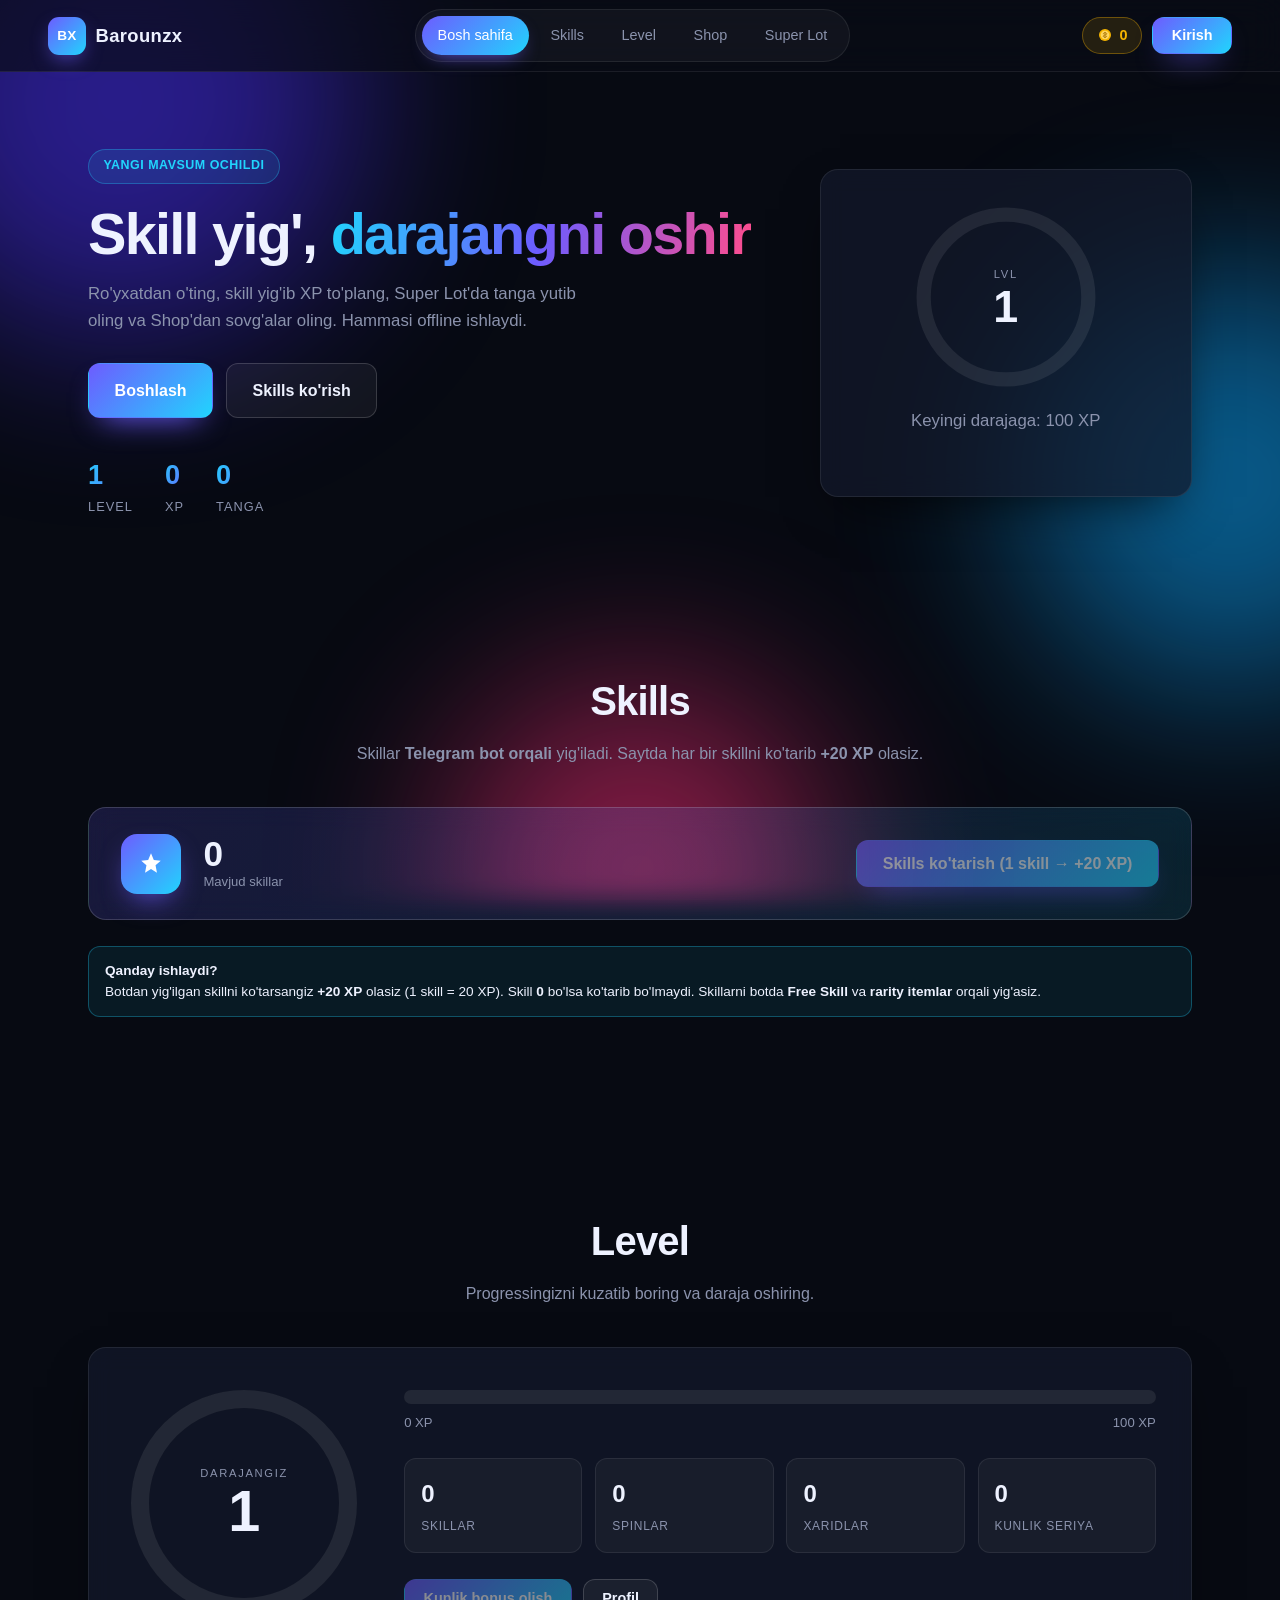
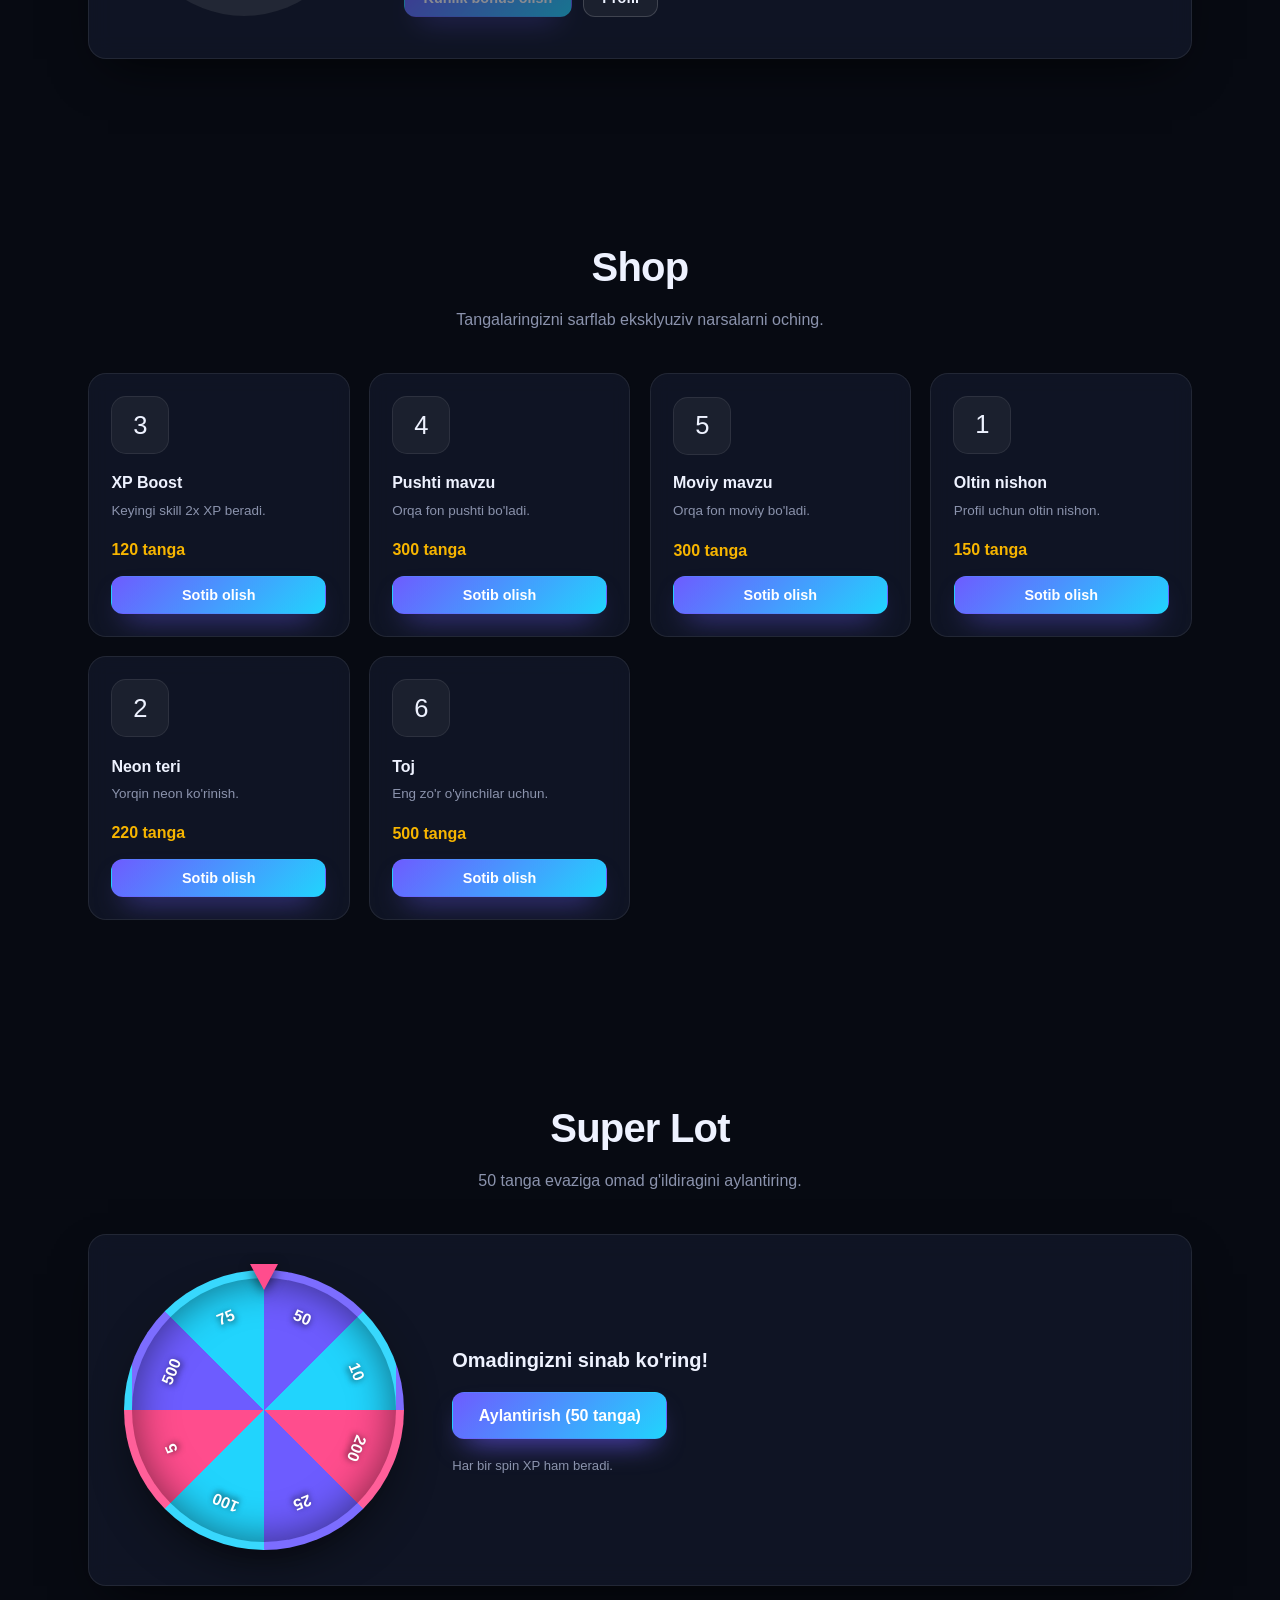
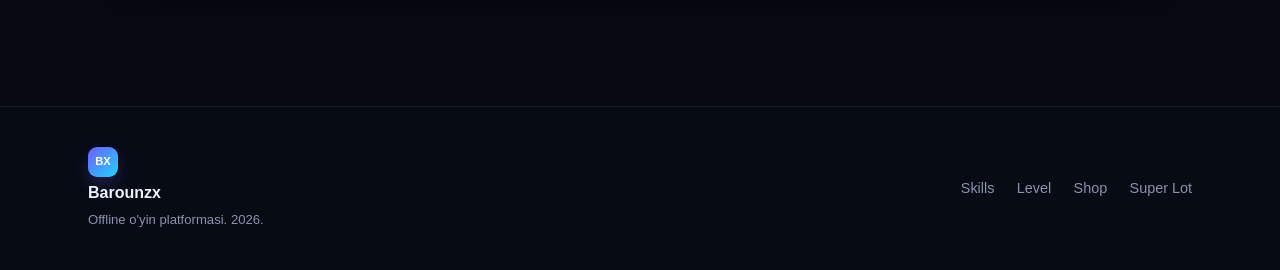
==== sayt/index.html @ cdaa2f2e "Barounzx: game website + Telegram bot (aiogram 3) - sayt/: offline o'yin sayti (auth, level, shop, s" ====
<!DOCTYPE html>
<html lang="uz">
<head>
    <meta charset="UTF-8">
    <meta name="viewport" content="width=device-width, initial-scale=1.0">
    <meta name="description" content="Barounzx - o'yin platformasi. Skills, Level, Shop va Super Lot.">
    <title>Barounzx | Game Platform</title>
    <link rel="stylesheet" href="style.css">
</head>
<body>
    <div class="bg-orbs" aria-hidden="true">
        <span class="orb orb-1"></span>
        <span class="orb orb-2"></span>
        <span class="orb orb-3"></span>
    </div>

    <header class="header" id="header">
        <a class="logo" href="#home">
            <span class="logo-mark">BX</span>
            <span class="logo-text">Barounzx</span>
        </a>

        <nav class="nav" id="nav">
            <a href="#home" class="nav-link active">Bosh sahifa</a>
            <a href="#skills" class="nav-link">Skills</a>
            <a href="#level" class="nav-link">Level</a>
            <a href="#shop" class="nav-link">Shop</a>
            <a href="#lot" class="nav-link">Super Lot</a>
        </nav>

        <div class="user-area">
            <div class="coin-pill" title="Tangalaringiz">
                <svg viewBox="0 0 24 24" width="16" height="16" aria-hidden="true"><circle cx="12" cy="12" r="9" fill="#f7b500"/><circle cx="12" cy="12" r="6.5" fill="#ffd75e"/><path d="M12 8v8M9.5 10.2c0-1.1 1.1-1.7 2.5-1.7s2.5.6 2.5 1.7-1.1 1.5-2.5 1.8-2.5.7-2.5 1.8 1.1 1.7 2.5 1.7 2.5-.6 2.5-1.7" stroke="#a06b00" stroke-width="1.2" fill="none" stroke-linecap="round"/></svg>
                <span id="coinCount">0</span>
            </div>
            <button class="btn btn-primary" id="openLogin">Kirish</button>
            <button class="user-chip hidden" id="userChip" title="Profil">
                <span class="avatar" id="avatar">?</span>
                <span id="userName">Mehmon</span>
            </button>
            <button class="hamburger" id="hamburger" aria-label="Menyu">
                <span></span><span></span><span></span>
            </button>
        </div>
    </header>

    <main>
        <section class="hero" id="home">
            <div class="hero-content reveal">
                <span class="badge">Yangi mavsum ochildi</span>
                <h1>Skill yig', <span class="grad">darajangni oshir</span></h1>
                <p>Ro'yxatdan o'ting, skill yig'ib XP to'plang, Super Lot'da tanga yutib oling va Shop'dan sovg'alar oling. Hammasi offline ishlaydi.</p>
                <div class="hero-actions">
                    <button class="btn btn-primary btn-lg" id="heroStart">Boshlash</button>
                    <a class="btn btn-ghost btn-lg" href="#skills">Skills ko'rish</a>
                </div>
                <div class="hero-stats">
                    <div><strong id="heroLevel">1</strong><span>Level</span></div>
                    <div><strong id="heroXp">0</strong><span>XP</span></div>
                    <div><strong id="heroCoins">0</strong><span>Tanga</span></div>
                </div>
            </div>
            <div class="hero-card reveal">
                <div class="level-ring" id="heroRing">
                    <svg viewBox="0 0 120 120">
                        <circle class="ring-bg" cx="60" cy="60" r="52"></circle>
                        <circle class="ring-fill" id="heroRingFill" cx="60" cy="60" r="52"></circle>
                    </svg>
                    <div class="ring-center">
                        <small>LVL</small>
                        <strong id="heroRingLevel">1</strong>
                    </div>
                </div>
                <p class="muted">Keyingi darajaga: <span id="heroNextXp">100 XP</span></p>
            </div>
        </section>

        <section class="section" id="skills">
            <div class="section-head reveal">
                <h2>Skills</h2>
                <p class="muted">Skillar <strong>Telegram bot orqali</strong> yig'iladi. Saytda har bir skillni ko'tarib <strong>+20 XP</strong> olasiz.</p>
            </div>

            <div class="skill-summary reveal">
                <div class="skill-summary-icon">
                    <svg viewBox="0 0 24 24" width="26" height="26" aria-hidden="true"><path d="M12 2l2.6 6.2L21 9l-4.8 4.2L17.5 20 12 16.6 6.5 20l1.3-6.8L3 9l6.4-.8z" fill="currentColor"/></svg>
                </div>
                <div>
                    <div class="skill-total" id="skillTotal">0</div>
                    <div class="muted small">Mavjud skillar</div>
                </div>
                <button class="btn btn-primary btn-lg" id="raiseSkill">Skills ko'tarish (1 skill &rarr; +20 XP)</button>
            </div>

            <div class="info-box reveal">
                <strong>Qanday ishlaydi?</strong><br>
                Botdan yig'ilgan skillni ko'tarsangiz <b>+20 XP</b> olasiz (1 skill = 20 XP).
                Skill <b>0</b> bo'lsa ko'tarib bo'lmaydi. Skillarni botda <b>Free Skill</b> va <b>rarity itemlar</b> orqali yig'asiz.
            </div>
        </section>

        <section class="section" id="level">
            <div class="section-head reveal">
                <h2>Level</h2>
                <p class="muted">Progressingizni kuzatib boring va daraja oshiring.</p>
            </div>
            <div class="level-panel reveal">
                <div class="level-visual">
                    <div class="level-ring big">
                        <svg viewBox="0 0 120 120">
                            <circle class="ring-bg" cx="60" cy="60" r="52"></circle>
                            <circle class="ring-fill" id="levelRingFill" cx="60" cy="60" r="52"></circle>
                        </svg>
                        <div class="ring-center">
                            <small>DARAJANGIZ</small>
                            <strong id="levelRingLevel">1</strong>
                        </div>
                    </div>
                </div>
                <div class="level-info">
                    <div class="xp-bar-wrap">
                        <div class="xp-bar"><span id="xpBarFill"></span></div>
                        <div class="xp-labels">
                            <span id="xpCurrent">0 XP</span>
                            <span id="xpNeeded">100 XP</span>
                        </div>
                    </div>
                    <div class="stat-grid">
                        <div class="stat-card"><span class="stat-value" id="statSkills">0</span><span class="stat-label">Skillar</span></div>
                        <div class="stat-card"><span class="stat-value" id="statSpins">0</span><span class="stat-label">Spinlar</span></div>
                        <div class="stat-card"><span class="stat-value" id="statBuys">0</span><span class="stat-label">Xaridlar</span></div>
                        <div class="stat-card"><span class="stat-value" id="statStreak">0</span><span class="stat-label">Kunlik seriya</span></div>
                    </div>
                    <div class="level-actions">
                        <button class="btn btn-primary" id="dailyBonus">Kunlik bonus olish</button>
                        <button class="btn btn-ghost" id="openProfile">Profil</button>
                    </div>
                </div>
            </div>
        </section>

        <section class="section" id="shop">
            <div class="section-head reveal">
                <h2>Shop</h2>
                <p class="muted">Tangalaringizni sarflab eksklyuziv narsalarni oching.</p>
            </div>
            <div class="grid shop-grid" id="shopGrid"></div>
        </section>

        <section class="section" id="lot">
            <div class="section-head reveal">
                <h2>Super Lot</h2>
                <p class="muted">50 tanga evaziga omad g'ildiragini aylantiring.</p>
            </div>
            <div class="lot-panel reveal">
                <div class="wheel-wrap">
                    <div class="wheel-pointer"></div>
                    <div class="wheel" id="wheel">
                        <div class="wheel-label" style="--i:0">50</div>
                        <div class="wheel-label" style="--i:1">10</div>
                        <div class="wheel-label" style="--i:2">200</div>
                        <div class="wheel-label" style="--i:3">25</div>
                        <div class="wheel-label" style="--i:4">100</div>
                        <div class="wheel-label" style="--i:5">5</div>
                        <div class="wheel-label" style="--i:6">500</div>
                        <div class="wheel-label" style="--i:7">75</div>
                    </div>
                </div>
                <div class="lot-info">
                    <p id="lotResult" class="lot-result">Omadingizni sinab ko'ring!</p>
                    <button class="btn btn-primary btn-lg" id="spinBtn">Aylantirish (50 tanga)</button>
                    <p class="muted small">Har bir spin XP ham beradi.</p>
                </div>
            </div>
        </section>
    </main>

    <footer class="footer">
        <div class="footer-inner">
            <div>
                <span class="logo-mark small">BX</span>
                <strong>Barounzx</strong>
                <p class="muted small">Offline o'yin platformasi. 2026.</p>
            </div>
            <div class="footer-links">
                <a href="#skills">Skills</a>
                <a href="#level">Level</a>
                <a href="#shop">Shop</a>
                <a href="#lot">Super Lot</a>
            </div>
        </div>
    </footer>

    <div class="modal" id="modal" aria-hidden="true">
        <div class="modal-backdrop" data-close></div>
        <div class="modal-card" role="dialog" aria-modal="true">
            <button class="modal-close" data-close aria-label="Yopish">&times;</button>
            <div id="modalBody"></div>
        </div>
    </div>

    <div class="toasts" id="toasts" aria-live="polite"></div>

    <script src="main.js"></script>
</body>
</html>
---- sayt/style.css ----
:root {
    --bg: #070a12;
    --bg-soft: #0d1220;
    --surface: rgba(20, 26, 43, 0.72);
    --surface-solid: #141a2b;
    --border: rgba(255, 255, 255, 0.08);
    --border-strong: rgba(255, 255, 255, 0.16);
    --text: #eef2ff;
    --muted: #8b93ad;
    --primary: #6d5cff;
    --primary-2: #21d4fd;
    --accent: #ff4d8d;
    --gold: #f7b500;
    --success: #2fe08a;
    --danger: #ff5c6c;
    --radius: 18px;
    --radius-sm: 12px;
    --shadow: 0 20px 50px -20px rgba(0, 0, 0, 0.8);
    --header-h: 72px;
    --font: "Segoe UI", Roboto, "Helvetica Neue", Arial, system-ui, sans-serif;
}

* {
    margin: 0;
    padding: 0;
    box-sizing: border-box;
}

html {
    scroll-behavior: smooth;
    scroll-padding-top: calc(var(--header-h) + 16px);
}

body {
    font-family: var(--font);
    background: var(--bg);
    color: var(--text);
    min-height: 100vh;
    overflow-x: hidden;
    line-height: 1.6;
    -webkit-font-smoothing: antialiased;
}

a {
    color: inherit;
    text-decoration: none;
}

button {
    font-family: inherit;
    cursor: pointer;
}

.hidden {
    display: none !important;
}

.muted {
    color: var(--muted);
}

.small {
    font-size: 0.82rem;
}

.grad {
    background: linear-gradient(100deg, var(--primary-2), var(--primary), var(--accent));
    -webkit-background-clip: text;
    background-clip: text;
    color: transparent;
}

/* ---------- Background orbs ---------- */
.bg-orbs {
    position: fixed;
    inset: 0;
    z-index: -1;
    overflow: hidden;
    pointer-events: none;
}

.orb {
    position: absolute;
    border-radius: 50%;
    filter: blur(90px);
    opacity: 0.5;
    animation: float 18s ease-in-out infinite;
}

.orb-1 {
    width: 480px;
    height: 480px;
    background: #4b2fff;
    top: -140px;
    left: -120px;
}

.orb-2 {
    width: 420px;
    height: 420px;
    background: #0aa8ff;
    top: 30%;
    right: -160px;
    animation-delay: -6s;
}

.orb-3 {
    width: 380px;
    height: 380px;
    background: #ff2d78;
    bottom: -160px;
    left: 35%;
    animation-delay: -12s;
}

@keyframes float {
    0%, 100% { transform: translate(0, 0) scale(1); }
    50% { transform: translate(40px, -30px) scale(1.12); }
}

/* ---------- Header ---------- */
.header {
    position: sticky;
    top: 0;
    z-index: 50;
    height: var(--header-h);
    display: flex;
    align-items: center;
    justify-content: space-between;
    gap: 1rem;
    padding: 0 clamp(1rem, 4vw, 3rem);
    background: rgba(9, 12, 22, 0.7);
    backdrop-filter: blur(16px);
    -webkit-backdrop-filter: blur(16px);
    border-bottom: 1px solid var(--border);
    transition: background 0.3s ease, box-shadow 0.3s ease;
}

.header.scrolled {
    background: rgba(9, 12, 22, 0.92);
    box-shadow: 0 10px 30px -18px rgba(0, 0, 0, 0.9);
}

.logo {
    display: flex;
    align-items: center;
    gap: 0.6rem;
    font-weight: 800;
    font-size: 1.15rem;
    letter-spacing: 0.02em;
    flex-shrink: 0;
}

.logo-mark {
    display: grid;
    place-items: center;
    width: 38px;
    height: 38px;
    border-radius: 11px;
    font-size: 0.85rem;
    font-weight: 800;
    color: #fff;
    background: linear-gradient(135deg, var(--primary), var(--primary-2));
    box-shadow: 0 8px 22px -8px var(--primary);
}

.logo-mark.small {
    width: 30px;
    height: 30px;
    font-size: 0.7rem;
    border-radius: 9px;
}

.nav {
    display: flex;
    align-items: center;
    gap: 0.35rem;
    padding: 0.35rem;
    border-radius: 999px;
    background: rgba(255, 255, 255, 0.04);
    border: 1px solid var(--border);
}

.nav-link {
    position: relative;
    padding: 0.5rem 1rem;
    border-radius: 999px;
    font-size: 0.9rem;
    color: var(--muted);
    transition: color 0.2s ease, background 0.2s ease;
}

.nav-link:hover {
    color: var(--text);
}

.nav-link.active {
    color: #fff;
    background: linear-gradient(135deg, var(--primary), var(--primary-2));
    box-shadow: 0 8px 20px -10px var(--primary);
}

.user-area {
    display: flex;
    align-items: center;
    gap: 0.65rem;
    flex-shrink: 0;
}

.coin-pill {
    display: flex;
    align-items: center;
    gap: 0.4rem;
    padding: 0.4rem 0.85rem;
    border-radius: 999px;
    background: rgba(247, 181, 0, 0.12);
    border: 1px solid rgba(247, 181, 0, 0.35);
    color: var(--gold);
    font-weight: 700;
    font-size: 0.9rem;
}

.user-chip {
    display: flex;
    align-items: center;
    gap: 0.55rem;
    padding: 0.3rem 0.8rem 0.3rem 0.3rem;
    border-radius: 999px;
    background: var(--surface);
    border: 1px solid var(--border-strong);
    color: var(--text);
    font-weight: 600;
    font-size: 0.9rem;
    transition: transform 0.2s ease, border-color 0.2s ease;
}

.user-chip:hover {
    transform: translateY(-1px);
    border-color: var(--primary);
}

.avatar {
    display: grid;
    place-items: center;
    width: 32px;
    height: 32px;
    border-radius: 50%;
    font-size: 0.85rem;
    font-weight: 800;
    color: #fff;
    background: linear-gradient(135deg, var(--accent), var(--primary));
}

.hamburger {
    display: none;
    flex-direction: column;
    gap: 5px;
    background: none;
    border: none;
    padding: 8px;
}

.hamburger span {
    width: 22px;
    height: 2px;
    border-radius: 2px;
    background: var(--text);
    transition: transform 0.25s ease, opacity 0.25s ease;
}

.hamburger.open span:nth-child(1) { transform: translateY(7px) rotate(45deg); }
.hamburger.open span:nth-child(2) { opacity: 0; }
.hamburger.open span:nth-child(3) { transform: translateY(-7px) rotate(-45deg); }

/* ---------- Buttons ---------- */
.btn {
    display: inline-flex;
    align-items: center;
    justify-content: center;
    gap: 0.5rem;
    padding: 0.62rem 1.15rem;
    border-radius: var(--radius-sm);
    border: 1px solid transparent;
    font-weight: 700;
    font-size: 0.9rem;
    color: var(--text);
    transition: transform 0.15s ease, box-shadow 0.25s ease, background 0.25s ease, opacity 0.2s ease;
}

.btn:active {
    transform: scale(0.97);
}

.btn-primary {
    background: linear-gradient(135deg, var(--primary), var(--primary-2));
    box-shadow: 0 14px 30px -14px var(--primary);
    color: #fff;
}

.btn-primary:hover {
    box-shadow: 0 18px 40px -14px var(--primary);
    transform: translateY(-2px);
}

.btn-ghost {
    background: rgba(255, 255, 255, 0.05);
    border-color: var(--border-strong);
}

.btn-ghost:hover {
    background: rgba(255, 255, 255, 0.1);
    transform: translateY(-2px);
}

.btn-lg {
    padding: 0.85rem 1.6rem;
    font-size: 1rem;
}

.btn-block {
    width: 100%;
}

.btn:disabled {
    opacity: 0.5;
    cursor: not-allowed;
    transform: none;
}

/* ---------- Layout ---------- */
main {
    max-width: 1200px;
    margin: 0 auto;
    padding: 0 clamp(1rem, 4vw, 3rem);
}

.section {
    padding: clamp(3rem, 7vw, 5.5rem) 0;
}

.section-head {
    text-align: center;
    max-width: 620px;
    margin: 0 auto 2.5rem;
}

.section-head h2 {
    font-size: clamp(1.7rem, 4vw, 2.5rem);
    font-weight: 800;
    letter-spacing: -0.02em;
    margin-bottom: 0.5rem;
}

.grid {
    display: grid;
    gap: 1.2rem;
}

.skills-grid { grid-template-columns: repeat(auto-fit, minmax(240px, 1fr)); }
.shop-grid { grid-template-columns: repeat(auto-fit, minmax(220px, 1fr)); }

/* ---------- Hero ---------- */
.hero {
    display: grid;
    grid-template-columns: 1.3fr 0.7fr;
    gap: 2.5rem;
    align-items: center;
    padding: clamp(2.5rem, 6vw, 5rem) 0 clamp(2rem, 5vw, 4rem);
}

.badge {
    display: inline-block;
    padding: 0.4rem 0.9rem;
    border-radius: 999px;
    font-size: 0.78rem;
    font-weight: 700;
    letter-spacing: 0.04em;
    text-transform: uppercase;
    color: var(--primary-2);
    background: rgba(33, 212, 253, 0.1);
    border: 1px solid rgba(33, 212, 253, 0.3);
    margin-bottom: 1.2rem;
}

.hero h1 {
    font-size: clamp(2.1rem, 5.5vw, 3.6rem);
    font-weight: 900;
    line-height: 1.08;
    letter-spacing: -0.03em;
    margin-bottom: 1rem;
}

.hero p {
    color: var(--muted);
    font-size: 1.05rem;
    max-width: 520px;
    margin-bottom: 1.8rem;
}

.hero-actions {
    display: flex;
    flex-wrap: wrap;
    gap: 0.8rem;
    margin-bottom: 2.2rem;
}

.hero-stats {
    display: flex;
    gap: 2rem;
    flex-wrap: wrap;
}

.hero-stats div {
    display: flex;
    flex-direction: column;
}

.hero-stats strong {
    font-size: 1.7rem;
    font-weight: 800;
    background: linear-gradient(120deg, var(--primary-2), var(--primary));
    -webkit-background-clip: text;
    background-clip: text;
    color: transparent;
}

.hero-stats span {
    font-size: 0.8rem;
    color: var(--muted);
    text-transform: uppercase;
    letter-spacing: 0.08em;
}

.hero-card {
    display: flex;
    flex-direction: column;
    align-items: center;
    gap: 1rem;
    padding: 2rem;
    border-radius: var(--radius);
    background: var(--surface);
    border: 1px solid var(--border);
    backdrop-filter: blur(12px);
    box-shadow: var(--shadow);
}

/* ---------- Level ring ---------- */
.level-ring {
    position: relative;
    width: 190px;
    height: 190px;
}

.level-ring.big {
    width: 240px;
    height: 240px;
}

.level-ring svg {
    width: 100%;
    height: 100%;
    transform: rotate(-90deg);
}

.ring-bg {
    fill: none;
    stroke: rgba(255, 255, 255, 0.08);
    stroke-width: 9;
}

.ring-fill {
    fill: none;
    stroke: url(#ringGrad);
    stroke: var(--primary-2);
    stroke-width: 9;
    stroke-linecap: round;
    stroke-dasharray: 326.7;
    stroke-dashoffset: 326.7;
    transition: stroke-dashoffset 0.8s cubic-bezier(0.22, 1, 0.36, 1);
    filter: drop-shadow(0 0 8px rgba(33, 212, 253, 0.6));
}

.ring-center {
    position: absolute;
    inset: 0;
    display: flex;
    flex-direction: column;
    align-items: center;
    justify-content: center;
}

.ring-center small {
    font-size: 0.7rem;
    letter-spacing: 0.15em;
    color: var(--muted);
}

.ring-center strong {
    font-size: 2.8rem;
    font-weight: 900;
    line-height: 1;
}

.level-ring.big .ring-center strong {
    font-size: 3.6rem;
}

/* ---------- Skill cards ---------- */
.skill-card {
    padding: 1.4rem;
    border-radius: var(--radius);
    background: var(--surface);
    border: 1px solid var(--border);
    backdrop-filter: blur(10px);
    transition: transform 0.25s ease, border-color 0.25s ease, box-shadow 0.25s ease;
}

.skill-card:hover {
    transform: translateY(-5px);
    border-color: var(--border-strong);
    box-shadow: var(--shadow);
}

.skill-top {
    display: flex;
    align-items: center;
    gap: 0.8rem;
    margin-bottom: 1rem;
}

.skill-icon {
    display: grid;
    place-items: center;
    width: 44px;
    height: 44px;
    border-radius: 12px;
    font-size: 1.1rem;
    font-weight: 800;
    color: #fff;
    background: linear-gradient(135deg, var(--primary), var(--accent));
}

.skill-name {
    font-weight: 700;
    font-size: 1.02rem;
}

.skill-lvl {
    font-size: 0.78rem;
    color: var(--muted);
}

.skill-bar {
    height: 8px;
    border-radius: 999px;
    background: rgba(255, 255, 255, 0.08);
    overflow: hidden;
    margin-bottom: 1rem;
}

.skill-bar span {
    display: block;
    height: 100%;
    border-radius: 999px;
    background: linear-gradient(90deg, var(--primary-2), var(--primary));
    transition: width 0.5s ease;
}

.skill-card .btn {
    width: 100%;
}

/* ---------- Level panel ---------- */
.level-panel {
    display: grid;
    grid-template-columns: auto 1fr;
    gap: 2.5rem;
    align-items: center;
    padding: 2.2rem;
    border-radius: var(--radius);
    background: var(--surface);
    border: 1px solid var(--border);
    backdrop-filter: blur(12px);
    box-shadow: var(--shadow);
}

.xp-bar-wrap {
    margin-bottom: 1.6rem;
}

.xp-bar {
    height: 14px;
    border-radius: 999px;
    background: rgba(255, 255, 255, 0.08);
    overflow: hidden;
}

.xp-bar span {
    display: block;
    height: 100%;
    width: 0;
    border-radius: 999px;
    background: linear-gradient(90deg, var(--accent), var(--primary), var(--primary-2));
    transition: width 0.6s cubic-bezier(0.22, 1, 0.36, 1);
}

.xp-labels {
    display: flex;
    justify-content: space-between;
    margin-top: 0.5rem;
    font-size: 0.82rem;
    color: var(--muted);
}

.stat-grid {
    display: grid;
    grid-template-columns: repeat(auto-fit, minmax(120px, 1fr));
    gap: 0.8rem;
    margin-bottom: 1.6rem;
}

.stat-card {
    display: flex;
    flex-direction: column;
    gap: 0.2rem;
    padding: 1rem;
    border-radius: var(--radius-sm);
    background: rgba(255, 255, 255, 0.04);
    border: 1px solid var(--border);
}

.stat-value {
    font-size: 1.5rem;
    font-weight: 800;
}

.stat-label {
    font-size: 0.75rem;
    color: var(--muted);
    text-transform: uppercase;
    letter-spacing: 0.06em;
}

.level-actions {
    display: flex;
    flex-wrap: wrap;
    gap: 0.7rem;
}

/* ---------- Shop ---------- */
.shop-card {
    display: flex;
    flex-direction: column;
    padding: 1.4rem;
    border-radius: var(--radius);
    background: var(--surface);
    border: 1px solid var(--border);
    backdrop-filter: blur(10px);
    transition: transform 0.25s ease, border-color 0.25s ease;
    position: relative;
    overflow: hidden;
}

.shop-card:hover {
    transform: translateY(-5px);
    border-color: var(--border-strong);
}

.shop-card.owned {
    border-color: rgba(47, 224, 138, 0.5);
}

.shop-emoji {
    display: grid;
    place-items: center;
    width: 58px;
    height: 58px;
    border-radius: 15px;
    font-size: 1.6rem;
    margin-bottom: 1rem;
    background: rgba(255, 255, 255, 0.05);
    border: 1px solid var(--border);
}

.shop-name {
    font-weight: 700;
    margin-bottom: 0.25rem;
}

.shop-desc {
    font-size: 0.84rem;
    color: var(--muted);
    margin-bottom: 1rem;
    flex: 1;
}

.shop-price {
    display: flex;
    align-items: center;
    gap: 0.35rem;
    font-weight: 800;
    color: var(--gold);
    margin-bottom: 0.8rem;
}

.owned-tag {
    position: absolute;
    top: 12px;
    right: 12px;
    font-size: 0.7rem;
    font-weight: 800;
    padding: 0.25rem 0.6rem;
    border-radius: 999px;
    color: #06231a;
    background: var(--success);
}

/* ---------- Super Lot ---------- */
.lot-panel {
    display: grid;
    grid-template-columns: auto 1fr;
    gap: 3rem;
    align-items: center;
    padding: 2.2rem;
    border-radius: var(--radius);
    background: var(--surface);
    border: 1px solid var(--border);
    backdrop-filter: blur(12px);
    box-shadow: var(--shadow);
}

.wheel-wrap {
    position: relative;
    width: 280px;
    height: 280px;
    display: grid;
    place-items: center;
}

.wheel-pointer {
    position: absolute;
    top: -6px;
    left: 50%;
    transform: translateX(-50%);
    width: 0;
    height: 0;
    border-left: 14px solid transparent;
    border-right: 14px solid transparent;
    border-top: 26px solid var(--accent);
    z-index: 3;
    filter: drop-shadow(0 3px 6px rgba(0, 0, 0, 0.6));
}

.wheel {
    position: relative;
    width: 100%;
    height: 100%;
    border-radius: 50%;
    border: 8px solid rgba(255, 255, 255, 0.1);
    background:
        conic-gradient(
            #6d5cff 0deg 45deg,
            #21d4fd 45deg 90deg,
            #ff4d8d 90deg 135deg,
            #6d5cff 135deg 180deg,
            #21d4fd 180deg 225deg,
            #ff4d8d 225deg 270deg,
            #6d5cff 270deg 315deg,
            #21d4fd 315deg 360deg
        );
    box-shadow: inset 0 0 40px rgba(0, 0, 0, 0.5), 0 20px 50px -20px rgba(0, 0, 0, 0.9);
    transition: transform 4s cubic-bezier(0.17, 0.67, 0.12, 0.99);
}

.wheel-label {
    position: absolute;
    top: 50%;
    left: 50%;
    font-weight: 900;
    font-size: 1rem;
    color: #fff;
    text-shadow: 0 2px 6px rgba(0, 0, 0, 0.7);
    transform:
        translate(-50%, -50%)
        rotate(calc(var(--i) * 45deg + 22.5deg))
        translateY(-100px);
}

.lot-info {
    display: flex;
    flex-direction: column;
    gap: 1rem;
    align-items: flex-start;
}

.lot-result {
    font-size: 1.25rem;
    font-weight: 800;
    min-height: 1.6em;
}

/* ---------- Footer ---------- */
.footer {
    border-top: 1px solid var(--border);
    margin-top: 2rem;
    background: rgba(9, 12, 22, 0.6);
}

.footer-inner {
    max-width: 1200px;
    margin: 0 auto;
    padding: 2.5rem clamp(1rem, 4vw, 3rem);
    display: flex;
    justify-content: space-between;
    align-items: center;
    flex-wrap: wrap;
    gap: 1.5rem;
}

.footer-inner > div:first-child {
    display: flex;
    flex-direction: column;
    gap: 0.2rem;
}

.footer-inner > div:first-child strong {
    display: inline-flex;
    align-items: center;
    gap: 0.5rem;
}

.footer-links {
    display: flex;
    gap: 1.4rem;
    flex-wrap: wrap;
}

.footer-links a {
    color: var(--muted);
    font-size: 0.9rem;
    transition: color 0.2s ease;
}

.footer-links a:hover {
    color: var(--text);
}

/* ---------- Modal ---------- */
.modal {
    position: fixed;
    inset: 0;
    z-index: 100;
    display: grid;
    place-items: center;
    opacity: 0;
    visibility: hidden;
    transition: opacity 0.25s ease, visibility 0.25s ease;
}

.modal.open {
    opacity: 1;
    visibility: visible;
}

.modal-backdrop {
    position: absolute;
    inset: 0;
    background: rgba(3, 5, 12, 0.7);
    backdrop-filter: blur(6px);
}

.modal-card {
    position: relative;
    width: min(400px, 92vw);
    padding: 2rem;
    border-radius: var(--radius);
    background: var(--surface-solid);
    border: 1px solid var(--border-strong);
    box-shadow: var(--shadow);
    transform: translateY(18px) scale(0.97);
    transition: transform 0.3s cubic-bezier(0.22, 1, 0.36, 1);
}

.modal.open .modal-card {
    transform: translateY(0) scale(1);
}

.modal-card h3 {
    font-size: 1.3rem;
    margin-bottom: 0.35rem;
}

.modal-close {
    position: absolute;
    top: 14px;
    right: 16px;
    background: none;
    border: none;
    color: var(--muted);
    font-size: 1.5rem;
    line-height: 1;
    transition: color 0.2s ease;
}

.modal-close:hover {
    color: var(--text);
}

.field {
    display: flex;
    flex-direction: column;
    gap: 0.4rem;
    margin: 1.4rem 0 1.2rem;
}

.field span {
    font-size: 0.82rem;
    color: var(--muted);
    font-weight: 600;
}

.field input {
    padding: 0.8rem 1rem;
    border-radius: var(--radius-sm);
    background: rgba(255, 255, 255, 0.05);
    border: 1px solid var(--border-strong);
    color: var(--text);
    font-size: 1rem;
    outline: none;
    transition: border-color 0.2s ease, box-shadow 0.2s ease;
}

.field input:focus {
    border-color: var(--primary);
    box-shadow: 0 0 0 3px rgba(109, 92, 255, 0.25);
}

.error {
    color: var(--danger);
    font-size: 0.85rem;
    margin-top: 0.7rem;
    min-height: 1.2em;
}

/* ---------- Toasts ---------- */
.toasts {
    position: fixed;
    right: 20px;
    bottom: 20px;
    z-index: 200;
    display: flex;
    flex-direction: column;
    gap: 0.6rem;
    max-width: min(340px, 90vw);
}

.toast {
    display: flex;
    align-items: center;
    gap: 0.7rem;
    padding: 0.85rem 1.1rem;
    border-radius: var(--radius-sm);
    background: var(--surface-solid);
    border: 1px solid var(--border-strong);
    border-left: 3px solid var(--primary);
    box-shadow: var(--shadow);
    font-size: 0.9rem;
    font-weight: 600;
    animation: toastIn 0.35s cubic-bezier(0.22, 1, 0.36, 1);
}

.toast.success { border-left-color: var(--success); }
.toast.gold { border-left-color: var(--gold); }
.toast.danger { border-left-color: var(--danger); }

.toast.leaving {
    animation: toastOut 0.3s ease forwards;
}

@keyframes toastIn {
    from { opacity: 0; transform: translateX(40px); }
    to { opacity: 1; transform: translateX(0); }
}

@keyframes toastOut {
    to { opacity: 0; transform: translateX(40px); }
}

/* ---------- Skills summary ---------- */
.skill-summary {
    display: flex;
    align-items: center;
    gap: 1.4rem;
    flex-wrap: wrap;
    padding: 1.6rem 2rem;
    margin-bottom: 1.6rem;
    border-radius: var(--radius);
    background: linear-gradient(120deg, rgba(109, 92, 255, 0.18), rgba(33, 212, 253, 0.12));
    border: 1px solid var(--border-strong);
    backdrop-filter: blur(12px);
}

.skill-summary-icon {
    display: grid;
    place-items: center;
    width: 60px;
    height: 60px;
    border-radius: 16px;
    color: #fff;
    background: linear-gradient(135deg, var(--primary), var(--primary-2));
    box-shadow: 0 12px 30px -12px var(--primary);
}

.skill-total {
    font-size: 2.2rem;
    font-weight: 900;
    line-height: 1;
}

.skill-summary .btn {
    margin-left: auto;
}

.skill-count-badge {
    margin-left: auto;
    font-weight: 800;
    font-size: 1.2rem;
    color: var(--primary-2);
}

.skill-card .skill-top {
    margin-bottom: 0.9rem;
}

.skill-card .btn {
    margin-top: 0.2rem;
}

/* ---------- Auth modal ---------- */
.auth-tabs {
    display: flex;
    gap: 0.4rem;
    padding: 0.3rem;
    margin-bottom: 1.4rem;
    border-radius: 999px;
    background: rgba(255, 255, 255, 0.05);
    border: 1px solid var(--border);
}

.auth-tabs button {
    flex: 1;
    padding: 0.55rem;
    border: none;
    border-radius: 999px;
    background: none;
    color: var(--muted);
    font-weight: 700;
    font-size: 0.9rem;
    transition: color 0.2s ease, background 0.2s ease;
}

.auth-tabs button.active {
    color: #fff;
    background: linear-gradient(135deg, var(--primary), var(--primary-2));
}

.field {
    display: flex;
    flex-direction: column;
    gap: 0.4rem;
    margin-bottom: 1rem;
}

.field span {
    font-size: 0.82rem;
    color: var(--muted);
    font-weight: 600;
}

.field input {
    padding: 0.8rem 1rem;
    border-radius: var(--radius-sm);
    background: rgba(255, 255, 255, 0.05);
    border: 1px solid var(--border-strong);
    color: var(--text);
    font-size: 1rem;
    outline: none;
    transition: border-color 0.2s ease, box-shadow 0.2s ease;
}

.field input:focus {
    border-color: var(--primary);
    box-shadow: 0 0 0 3px rgba(109, 92, 255, 0.25);
}

.code-input {
    letter-spacing: 0.6em;
    text-align: center;
    font-size: 1.5rem !important;
    font-weight: 800;
}

.link-row {
    display: flex;
    justify-content: space-between;
    align-items: center;
    margin-top: 0.4rem;
    flex-wrap: wrap;
    gap: 0.5rem;
}

.link-btn {
    background: none;
    border: none;
    color: var(--primary-2);
    font-size: 0.85rem;
    font-weight: 600;
    padding: 0;
}

.link-btn:hover {
    text-decoration: underline;
}

.info-box {
    padding: 0.9rem 1rem;
    border-radius: var(--radius-sm);
    font-size: 0.85rem;
    line-height: 1.5;
    margin-bottom: 1rem;
    background: rgba(33, 212, 253, 0.08);
    border: 1px solid rgba(33, 212, 253, 0.3);
    color: var(--text);
}

.info-box.warn {
    background: rgba(247, 181, 0, 0.1);
    border-color: rgba(247, 181, 0, 0.35);
}

.info-box code {
    font-size: 1.15rem;
    font-weight: 800;
    letter-spacing: 0.25em;
    color: var(--gold);
}

.hint {
    font-size: 0.78rem;
    color: var(--muted);
    margin-top: 0.15rem;
}

.profile-row {
    display: flex;
    justify-content: space-between;
    align-items: center;
    gap: 1rem;
    padding: 0.85rem 0;
    border-bottom: 1px solid var(--border);
    flex-wrap: wrap;
}

.profile-row:last-of-type {
    border-bottom: none;
}

.profile-label {
    font-size: 0.8rem;
    color: var(--muted);
    text-transform: uppercase;
    letter-spacing: 0.06em;
}

.profile-value {
    font-weight: 700;
    word-break: break-all;
}

.profile-actions {
    display: flex;
    flex-direction: column;
    gap: 0.7rem;
    margin-top: 1.2rem;
}

.divider {
    height: 1px;
    background: var(--border);
    margin: 1.4rem 0;
}

/* ---------- Level-up flash ---------- */
body.levelup-flash::after {
    content: "";
    position: fixed;
    inset: 0;
    z-index: 150;
    pointer-events: none;
    background: radial-gradient(circle at 50% 50%, rgba(33, 212, 253, 0.35), transparent 60%);
    animation: flash 0.6s ease-out forwards;
}

@keyframes flash {
    from { opacity: 1; }
    to { opacity: 0; }
}

/* ---------- Reveal animation ---------- */
.reveal {
    opacity: 0;
    transform: translateY(28px);
    transition: opacity 0.7s ease, transform 0.7s cubic-bezier(0.22, 1, 0.36, 1);
}

.reveal.visible {
    opacity: 1;
    transform: translateY(0);
}

/* ---------- Responsive ---------- */
@media (max-width: 900px) {
    .hero {
        grid-template-columns: 1fr;
        text-align: center;
    }
    .hero p { margin-left: auto; margin-right: auto; }
    .hero-actions, .hero-stats { justify-content: center; }
    .hero-card { max-width: 340px; margin: 0 auto; }
    .level-panel, .lot-panel {
        grid-template-columns: 1fr;
        justify-items: center;
        text-align: center;
    }
    .level-actions, .lot-info { align-items: center; }
    .xp-labels { justify-content: space-between; }
}

@media (max-width: 720px) {
    .nav {
        position: fixed;
        top: var(--header-h);
        left: 0;
        right: 0;
        flex-direction: column;
        gap: 0.3rem;
        padding: 1rem;
        border-radius: 0;
        background: rgba(9, 12, 22, 0.98);
        backdrop-filter: blur(16px);
        border-bottom: 1px solid var(--border);
        transform: translateY(-120%);
        opacity: 0;
        transition: transform 0.3s ease, opacity 0.3s ease;
        z-index: 40;
    }
    .nav.open {
        transform: translateY(0);
        opacity: 1;
    }
    .nav-link {
        width: 100%;
        text-align: center;
        padding: 0.8rem;
    }
    .hamburger { display: flex; }
    .logo-text { display: none; }
    .coin-pill { padding: 0.4rem 0.6rem; font-size: 0.82rem; }
    .level-ring.big { width: 190px; height: 190px; }
    .wheel-wrap { width: 240px; height: 240px; }
    .wheel-label { transform: translate(-50%, -50%) rotate(calc(var(--i) * 45deg + 22.5deg)) translateY(-84px); }
}

@media (prefers-reduced-motion: reduce) {
    *, *::before, *::after {
        animation-duration: 0.001ms !important;
        transition-duration: 0.001ms !important;
    }
}
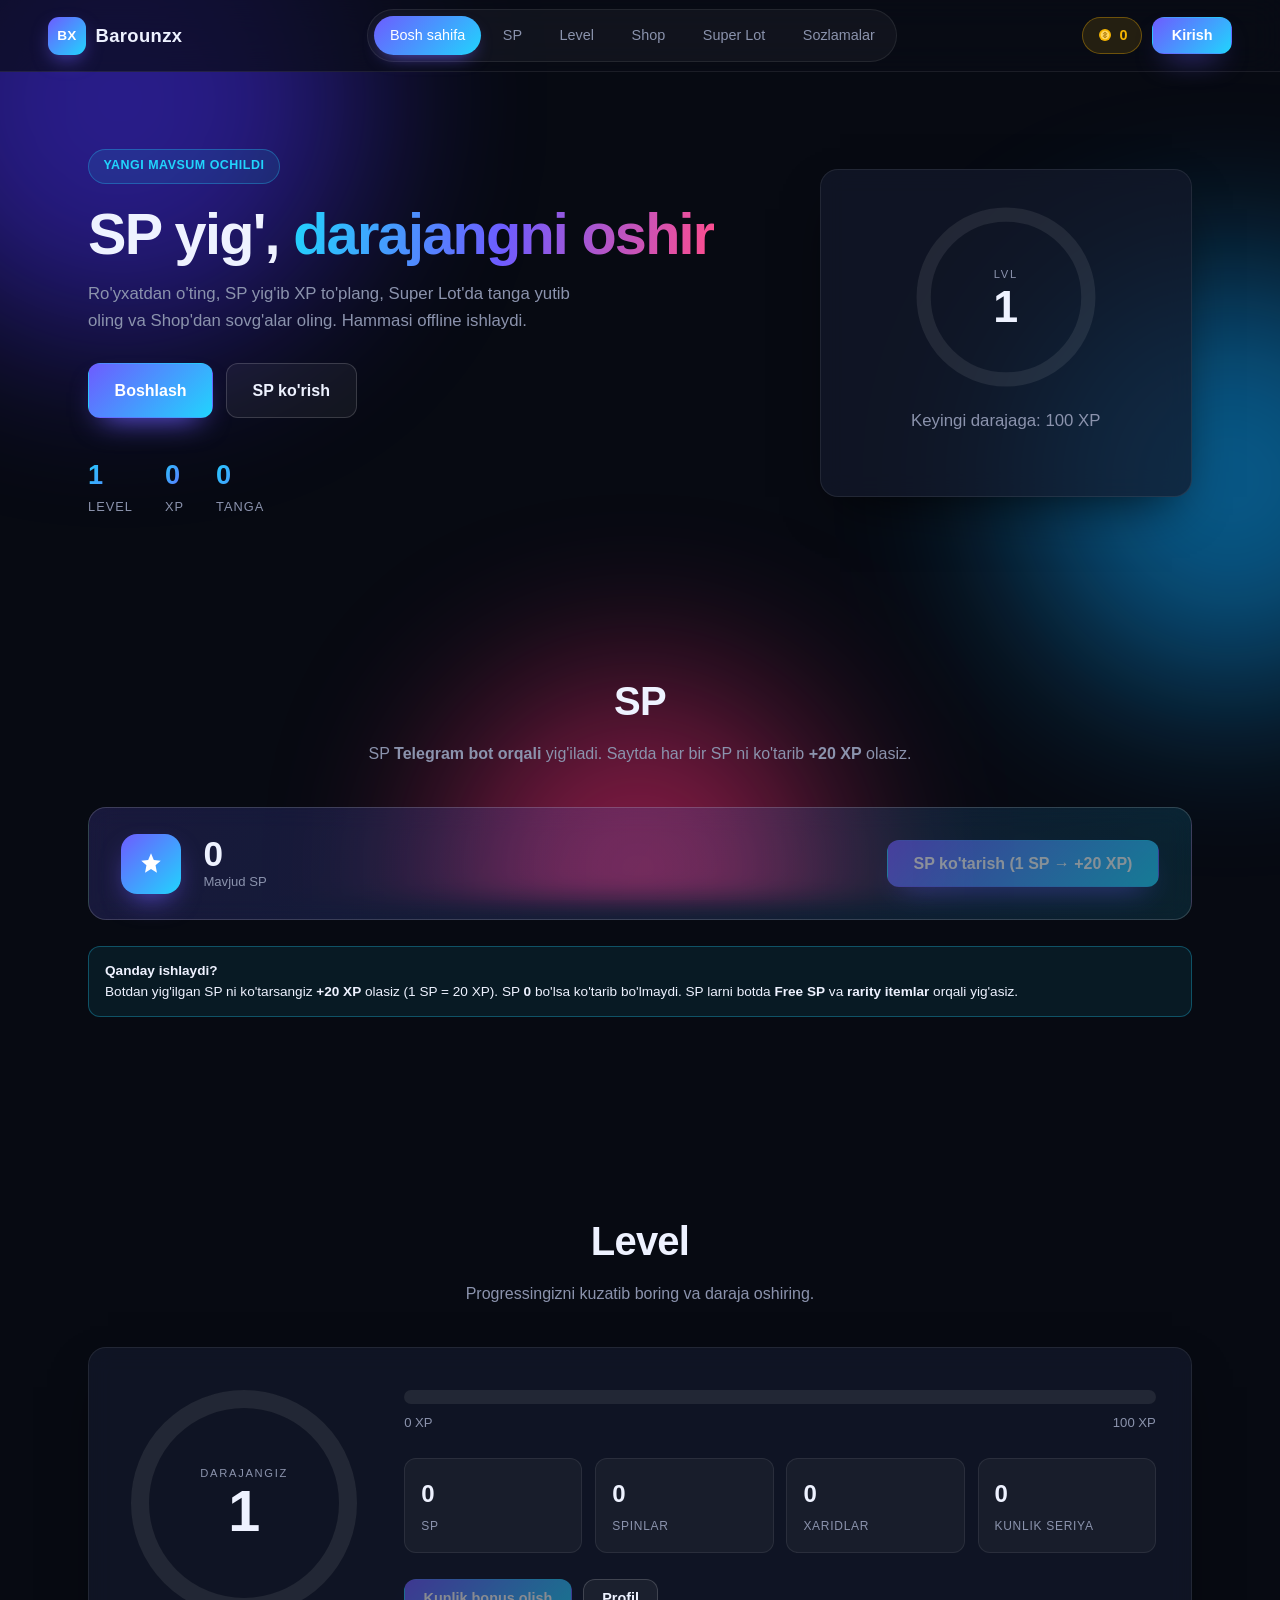
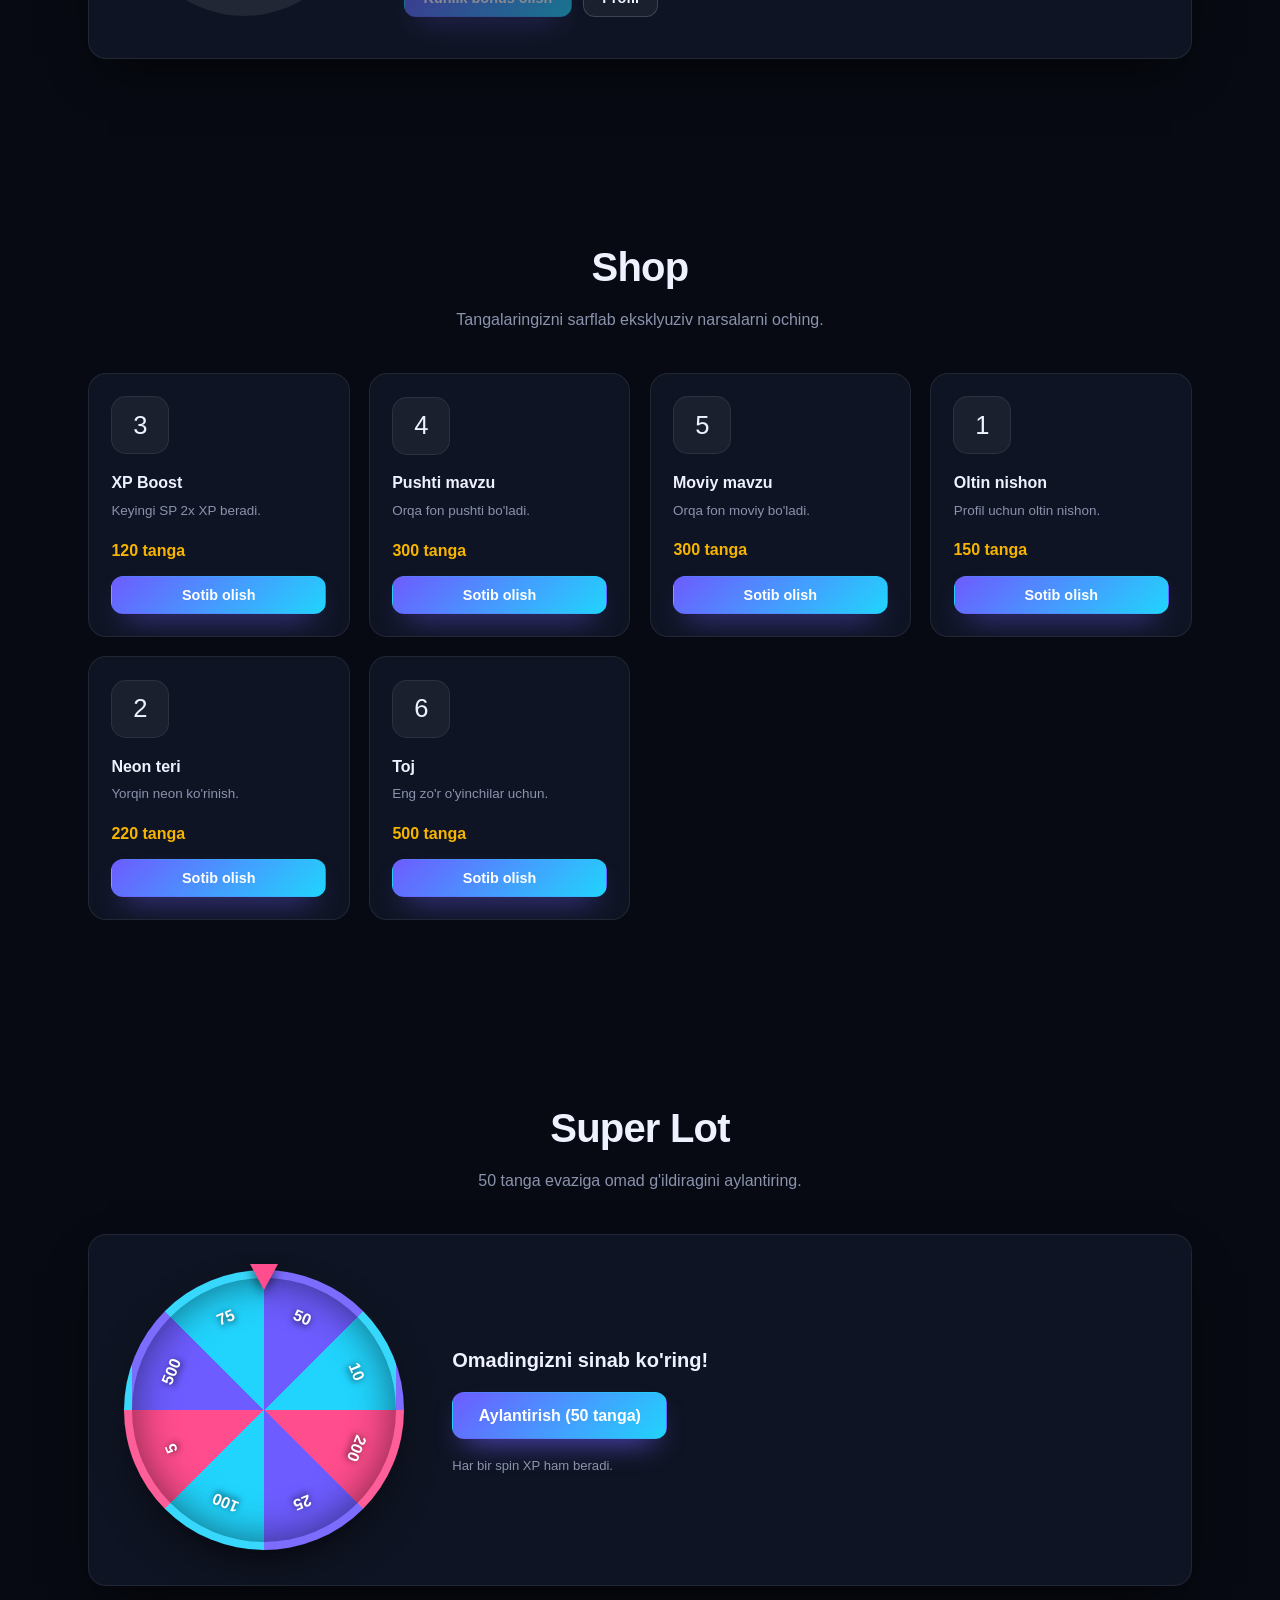
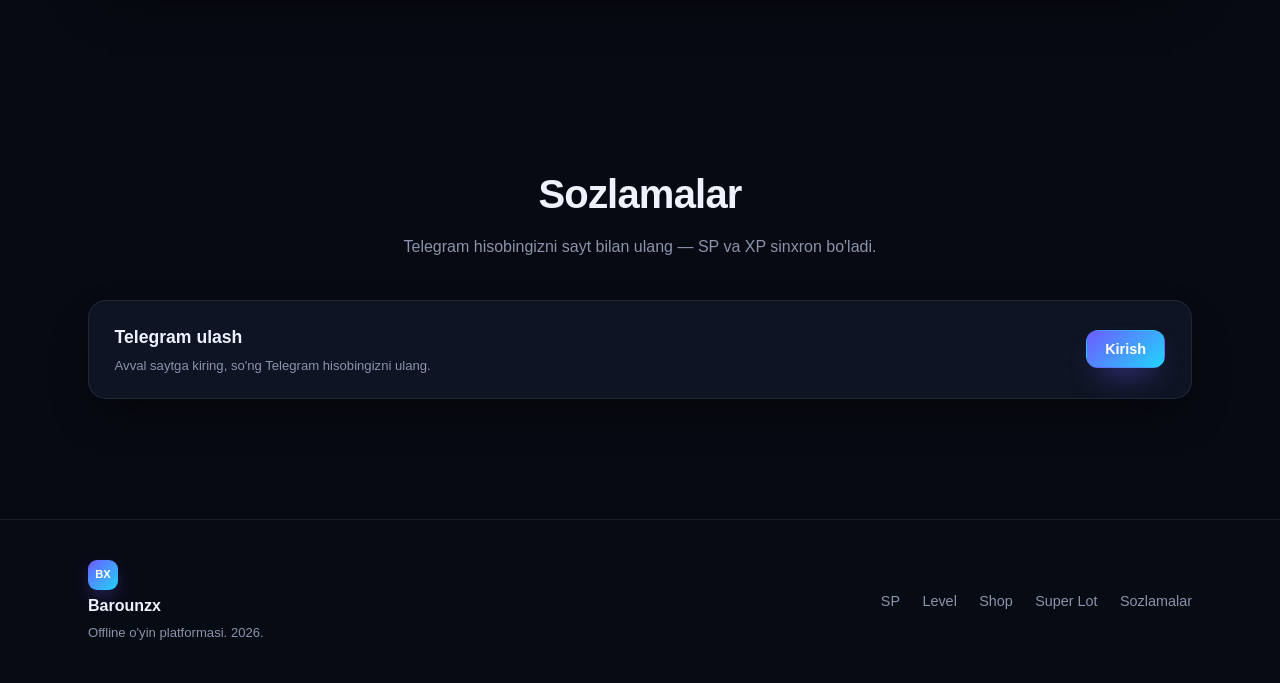
==== commit 809c70bb: "site+bot: Telegram hisob ulash, SP sinxron, PA API" ====
--- a/sayt/index.html
+++ b/sayt/index.html
@@ -3,7 +3,7 @@
 <head>
     <meta charset="UTF-8">
     <meta name="viewport" content="width=device-width, initial-scale=1.0">
-    <meta name="description" content="Barounzx - o'yin platformasi. Skills, Level, Shop va Super Lot.">
+    <meta name="description" content="Barounzx - o'yin platformasi. SP, Level, Shop va Super Lot.">
     <title>Barounzx | Game Platform</title>
     <link rel="stylesheet" href="style.css">
 </head>
@@ -22,10 +22,11 @@
 
         <nav class="nav" id="nav">
             <a href="#home" class="nav-link active">Bosh sahifa</a>
-            <a href="#skills" class="nav-link">Skills</a>
+            <a href="#skills" class="nav-link">SP</a>
             <a href="#level" class="nav-link">Level</a>
             <a href="#shop" class="nav-link">Shop</a>
             <a href="#lot" class="nav-link">Super Lot</a>
+            <a href="#settings" class="nav-link">Sozlamalar</a>
         </nav>
 
         <div class="user-area">
@@ -48,11 +49,11 @@
         <section class="hero" id="home">
             <div class="hero-content reveal">
                 <span class="badge">Yangi mavsum ochildi</span>
-                <h1>Skill yig', <span class="grad">darajangni oshir</span></h1>
-                <p>Ro'yxatdan o'ting, skill yig'ib XP to'plang, Super Lot'da tanga yutib oling va Shop'dan sovg'alar oling. Hammasi offline ishlaydi.</p>
+                <h1>SP yig', <span class="grad">darajangni oshir</span></h1>
+                <p>Ro'yxatdan o'ting, SP yig'ib XP to'plang, Super Lot'da tanga yutib oling va Shop'dan sovg'alar oling. Hammasi offline ishlaydi.</p>
                 <div class="hero-actions">
                     <button class="btn btn-primary btn-lg" id="heroStart">Boshlash</button>
-                    <a class="btn btn-ghost btn-lg" href="#skills">Skills ko'rish</a>
+                    <a class="btn btn-ghost btn-lg" href="#skills">SP ko'rish</a>
                 </div>
                 <div class="hero-stats">
                     <div><strong id="heroLevel">1</strong><span>Level</span></div>
@@ -77,8 +78,8 @@
 
         <section class="section" id="skills">
             <div class="section-head reveal">
-                <h2>Skills</h2>
-                <p class="muted">Skillar <strong>Telegram bot orqali</strong> yig'iladi. Saytda har bir skillni ko'tarib <strong>+20 XP</strong> olasiz.</p>
+                <h2>SP</h2>
+                <p class="muted">SP <strong>Telegram bot orqali</strong> yig'iladi. Saytda har bir SP ni ko'tarib <strong>+20 XP</strong> olasiz.</p>
             </div>
 
             <div class="skill-summary reveal">
@@ -87,15 +88,15 @@
                 </div>
                 <div>
                     <div class="skill-total" id="skillTotal">0</div>
-                    <div class="muted small">Mavjud skillar</div>
-                </div>
-                <button class="btn btn-primary btn-lg" id="raiseSkill">Skills ko'tarish (1 skill &rarr; +20 XP)</button>
+                    <div class="muted small">Mavjud SP</div>
+                </div>
+                <button class="btn btn-primary btn-lg" id="raiseSkill">SP ko'tarish (1 SP &rarr; +20 XP)</button>
             </div>
 
             <div class="info-box reveal">
                 <strong>Qanday ishlaydi?</strong><br>
-                Botdan yig'ilgan skillni ko'tarsangiz <b>+20 XP</b> olasiz (1 skill = 20 XP).
-                Skill <b>0</b> bo'lsa ko'tarib bo'lmaydi. Skillarni botda <b>Free Skill</b> va <b>rarity itemlar</b> orqali yig'asiz.
+                Botdan yig'ilgan SP ni ko'tarsangiz <b>+20 XP</b> olasiz (1 SP = 20 XP).
+                SP <b>0</b> bo'lsa ko'tarib bo'lmaydi. SP larni botda <b>Free SP</b> va <b>rarity itemlar</b> orqali yig'asiz.
             </div>
         </section>
 
@@ -126,7 +127,7 @@
                         </div>
                     </div>
                     <div class="stat-grid">
-                        <div class="stat-card"><span class="stat-value" id="statSkills">0</span><span class="stat-label">Skillar</span></div>
+                        <div class="stat-card"><span class="stat-value" id="statSkills">0</span><span class="stat-label">SP</span></div>
                         <div class="stat-card"><span class="stat-value" id="statSpins">0</span><span class="stat-label">Spinlar</span></div>
                         <div class="stat-card"><span class="stat-value" id="statBuys">0</span><span class="stat-label">Xaridlar</span></div>
                         <div class="stat-card"><span class="stat-value" id="statStreak">0</span><span class="stat-label">Kunlik seriya</span></div>
@@ -173,6 +174,14 @@
                 </div>
             </div>
         </section>
+
+        <section class="section" id="settings">
+            <div class="section-head reveal">
+                <h2>Sozlamalar</h2>
+                <p class="muted">Telegram hisobingizni sayt bilan ulang — SP va XP sinxron bo'ladi.</p>
+            </div>
+            <div class="settings-card reveal" id="settingsCard"></div>
+        </section>
     </main>
 
     <footer class="footer">
@@ -183,10 +192,11 @@
                 <p class="muted small">Offline o'yin platformasi. 2026.</p>
             </div>
             <div class="footer-links">
-                <a href="#skills">Skills</a>
+                <a href="#skills">SP</a>
                 <a href="#level">Level</a>
                 <a href="#shop">Shop</a>
                 <a href="#lot">Super Lot</a>
+                <a href="#settings">Sozlamalar</a>
             </div>
         </div>
     </footer>
--- a/sayt/style.css
+++ b/sayt/style.css
@@ -1277,3 +1277,48 @@
         transition-duration: 0.001ms !important;
     }
 }
+
+/* ---------- Settings / Telegram ulash ---------- */
+.settings-card {
+    background: var(--surface);
+    border: 1px solid var(--border);
+    border-radius: var(--radius);
+    padding: 1.4rem 1.6rem;
+    backdrop-filter: blur(14px);
+    box-shadow: var(--shadow);
+}
+
+.settings-row {
+    display: flex;
+    align-items: center;
+    justify-content: space-between;
+    gap: 1.2rem;
+    flex-wrap: wrap;
+}
+
+.settings-title {
+    font-weight: 700;
+    font-size: 1.1rem;
+    margin-bottom: 0.2rem;
+}
+
+.settings-actions {
+    display: flex;
+    gap: 0.6rem;
+    flex-wrap: wrap;
+}
+
+.link-code {
+    margin: 0.6rem 0;
+    font-family: ui-monospace, SFMono-Regular, Menlo, monospace;
+    font-size: 2rem;
+    font-weight: 800;
+    letter-spacing: 0.3em;
+    color: var(--primary-2);
+}
+
+.settings-card code {
+    background: rgba(255, 255, 255, 0.06);
+    padding: 0.1rem 0.4rem;
+    border-radius: 6px;
+}
